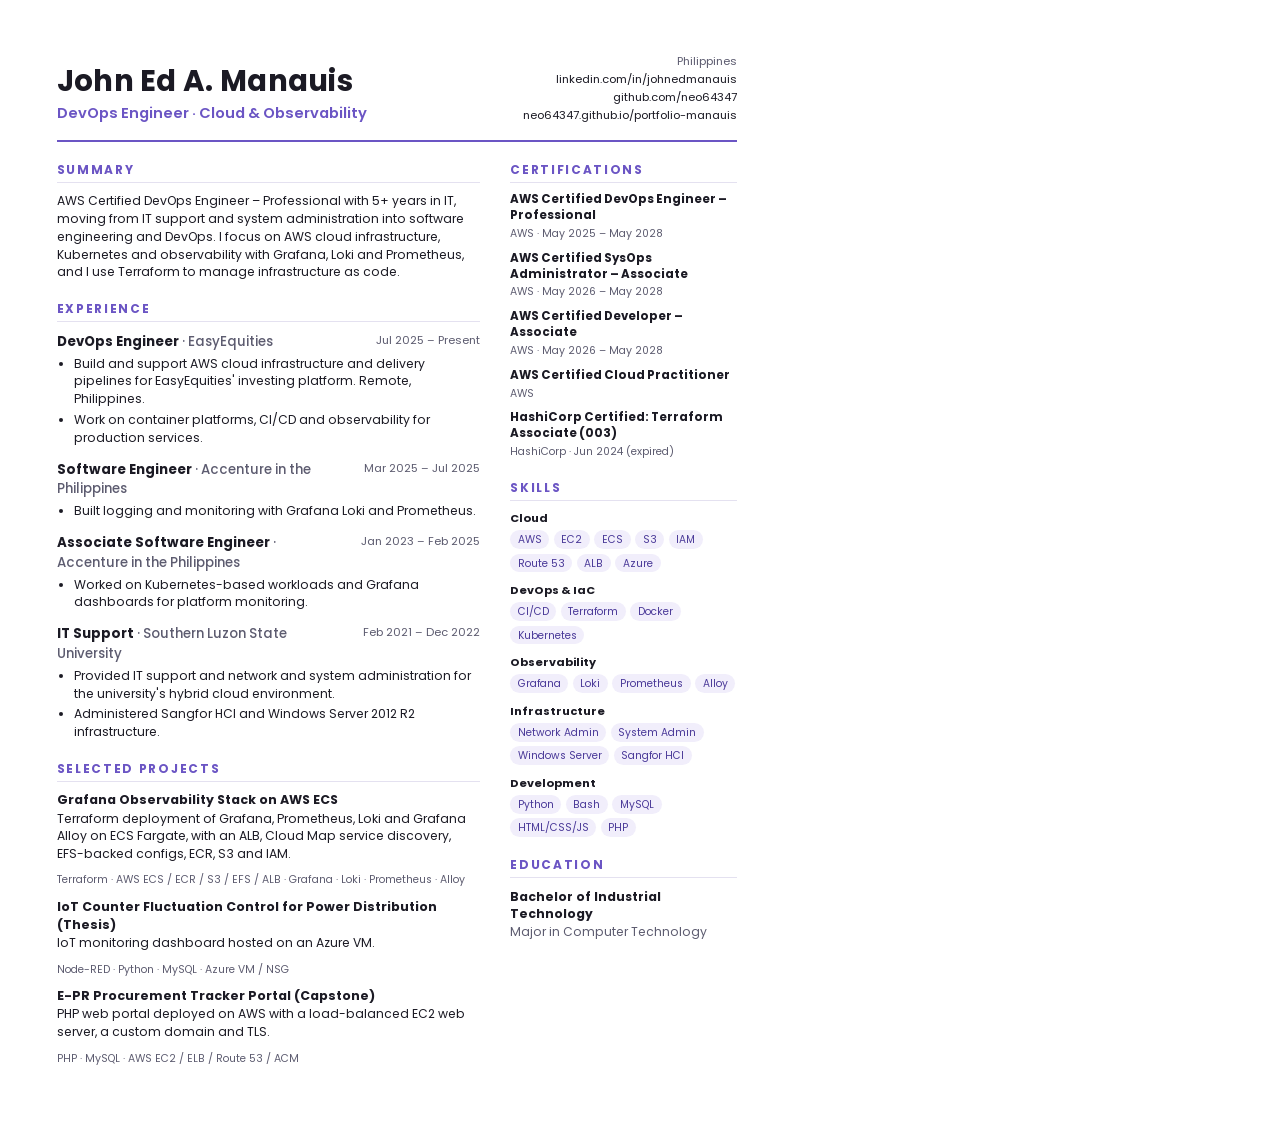
==== cv/cv.html @ e1a56524 "Redesign portfolio: DevOps focus, experience, Credly-verified certifications, downloadable CV" ====
<!DOCTYPE html>
<html lang="en">
<head>
<meta charset="utf-8">
<title>John Ed A. Manauis CV</title>
<link rel="stylesheet" href="https://fonts.googleapis.com/css2?family=Poppins:wght@400;500;600;700&display=swap">
<style>
  @page { size: A4; margin: 0; }
  :root { --ink: #1b1a24; --muted: #5d5c70; --accent: #6b55c4; --line: #e4e1f0; }
  * { box-sizing: border-box; }
  body { margin: 0; font-family: "Poppins", Arial, sans-serif; color: var(--ink); font-size: 9.2pt; line-height: 1.45; background: #fff; }
  .page { width: 210mm; min-height: 297mm; padding: 14mm 15mm 12mm; }
  header { display: flex; justify-content: space-between; align-items: flex-end; border-bottom: 2px solid var(--accent); padding-bottom: 4mm; margin-bottom: 5mm; }
  h1 { margin: 0; font-size: 22pt; letter-spacing: .01em; line-height: 1.1; }
  .role { margin: 1.5mm 0 0; font-size: 11pt; color: var(--accent); font-weight: 600; }
  .contact { text-align: right; font-size: 8.4pt; color: var(--muted); line-height: 1.6; }
  .contact a { color: var(--ink); text-decoration: none; }
  .grid { display: grid; grid-template-columns: 1fr 60mm; gap: 8mm; }
  h2 { font-size: 9pt; text-transform: uppercase; letter-spacing: .14em; color: var(--accent); margin: 0 0 2.5mm; padding-bottom: 1mm; border-bottom: 1px solid var(--line); }
  section { margin-bottom: 5mm; }
  p { margin: 0 0 2mm; }
  .job { margin-bottom: 3.5mm; }
  .job-head { display: flex; justify-content: space-between; gap: 4mm; }
  .job h3 { margin: 0; font-size: 10pt; }
  .org { color: var(--muted); font-weight: 500; }
  .when { color: var(--muted); font-size: 8.4pt; white-space: nowrap; }
  ul { margin: 1mm 0 0; padding-left: 4.5mm; }
  li { margin-bottom: .8mm; }
  .cert { margin-bottom: 2.4mm; }
  .cert strong { display: block; font-size: 8.8pt; line-height: 1.35; }
  .cert span { color: var(--muted); font-size: 8pt; }
  .tags { display: flex; flex-wrap: wrap; gap: 1.2mm; }
  .tags span { font-size: 7.8pt; padding: .5mm 2mm; border-radius: 3mm; background: #f1eefb; color: #4b3a99; }
  .skill-group { margin-bottom: 2.6mm; }
  .skill-group b { display: block; font-size: 8.4pt; margin-bottom: 1mm; }
  .proj h3 { margin: 0; font-size: 9.4pt; }
  .proj { margin-bottom: 2.6mm; }
  .proj .stack { color: var(--muted); font-size: 8pt; }
</style>
</head>
<body>
<div class="page">
  <header>
    <div>
      <h1>John Ed A. Manauis</h1>
      <p class="role">DevOps Engineer · Cloud &amp; Observability</p>
    </div>
    <div class="contact">
      Philippines<br>
      <a href="https://www.linkedin.com/in/johnedmanauis/">linkedin.com/in/johnedmanauis</a><br>
      <a href="https://github.com/neo64347">github.com/neo64347</a><br>
      <a href="https://neo64347.github.io/portfolio-manauis/">neo64347.github.io/portfolio-manauis</a>
    </div>
  </header>

  <div class="grid">
    <main>
      <section>
        <h2>Summary</h2>
        <p>AWS Certified DevOps Engineer – Professional with 5+ years in IT, moving from IT support and system administration into software engineering and DevOps. I focus on AWS cloud infrastructure, Kubernetes and observability with Grafana, Loki and Prometheus, and I use Terraform to manage infrastructure as code.</p>
      </section>

      <section>
        <h2>Experience</h2>
        <div class="job">
          <div class="job-head"><h3>DevOps Engineer <span class="org">· EasyEquities</span></h3><span class="when">Jul 2025 – Present</span></div>
          <ul>
            <li>Build and support AWS cloud infrastructure and delivery pipelines for EasyEquities' investing platform. Remote, Philippines.</li>
            <li>Work on container platforms, CI/CD and observability for production services.</li>
          </ul>
        </div>
        <div class="job">
          <div class="job-head"><h3>Software Engineer <span class="org">· Accenture in the Philippines</span></h3><span class="when">Mar 2025 – Jul 2025</span></div>
          <ul>
            <li>Built logging and monitoring with Grafana Loki and Prometheus.</li>
          </ul>
        </div>
        <div class="job">
          <div class="job-head"><h3>Associate Software Engineer <span class="org">· Accenture in the Philippines</span></h3><span class="when">Jan 2023 – Feb 2025</span></div>
          <ul>
            <li>Worked on Kubernetes-based workloads and Grafana dashboards for platform monitoring.</li>
          </ul>
        </div>
        <div class="job">
          <div class="job-head"><h3>IT Support <span class="org">· Southern Luzon State University</span></h3><span class="when">Feb 2021 – Dec 2022</span></div>
          <ul>
            <li>Provided IT support and network and system administration for the university's hybrid cloud environment.</li>
            <li>Administered Sangfor HCI and Windows Server 2012 R2 infrastructure.</li>
          </ul>
        </div>
      </section>

      <section>
        <h2>Selected Projects</h2>
        <div class="proj">
          <h3>Grafana Observability Stack on AWS ECS</h3>
          <p>Terraform deployment of Grafana, Prometheus, Loki and Grafana Alloy on ECS Fargate, with an ALB, Cloud Map service discovery, EFS-backed configs, ECR, S3 and IAM.</p>
          <span class="stack">Terraform · AWS ECS / ECR / S3 / EFS / ALB · Grafana · Loki · Prometheus · Alloy</span>
        </div>
        <div class="proj">
          <h3>IoT Counter Fluctuation Control for Power Distribution (Thesis)</h3>
          <p>IoT monitoring dashboard hosted on an Azure VM.</p>
          <span class="stack">Node-RED · Python · MySQL · Azure VM / NSG</span>
        </div>
        <div class="proj">
          <h3>E-PR Procurement Tracker Portal (Capstone)</h3>
          <p>PHP web portal deployed on AWS with a load-balanced EC2 web server, a custom domain and TLS.</p>
          <span class="stack">PHP · MySQL · AWS EC2 / ELB / Route 53 / ACM</span>
        </div>
      </section>
    </main>

    <aside>
      <section>
        <h2>Certifications</h2>
        <div class="cert"><strong>AWS Certified DevOps Engineer – Professional</strong><span>AWS · May 2025 – May 2028</span></div>
        <div class="cert"><strong>AWS Certified SysOps Administrator – Associate</strong><span>AWS · May 2026 – May 2028</span></div>
        <div class="cert"><strong>AWS Certified Developer – Associate</strong><span>AWS · May 2026 – May 2028</span></div>
        <div class="cert"><strong>AWS Certified Cloud Practitioner</strong><span>AWS</span></div>
        <div class="cert"><strong>HashiCorp Certified: Terraform Associate (003)</strong><span>HashiCorp · Jun 2024 (expired)</span></div>
      </section>

      <section>
        <h2>Skills</h2>
        <div class="skill-group"><b>Cloud</b><div class="tags"><span>AWS</span><span>EC2</span><span>ECS</span><span>S3</span><span>IAM</span><span>Route 53</span><span>ALB</span><span>Azure</span></div></div>
        <div class="skill-group"><b>DevOps &amp; IaC</b><div class="tags"><span>CI/CD</span><span>Terraform</span><span>Docker</span><span>Kubernetes</span></div></div>
        <div class="skill-group"><b>Observability</b><div class="tags"><span>Grafana</span><span>Loki</span><span>Prometheus</span><span>Alloy</span></div></div>
        <div class="skill-group"><b>Infrastructure</b><div class="tags"><span>Network Admin</span><span>System Admin</span><span>Windows Server</span><span>Sangfor HCI</span></div></div>
        <div class="skill-group"><b>Development</b><div class="tags"><span>Python</span><span>Bash</span><span>MySQL</span><span>HTML/CSS/JS</span><span>PHP</span></div></div>
      </section>

      <section>
        <h2>Education</h2>
        <p><strong>Bachelor of Industrial Technology</strong><br><span style="color:var(--muted)">Major in Computer Technology</span></p>
      </section>
    </aside>
  </div>
</div>
</body>
</html>
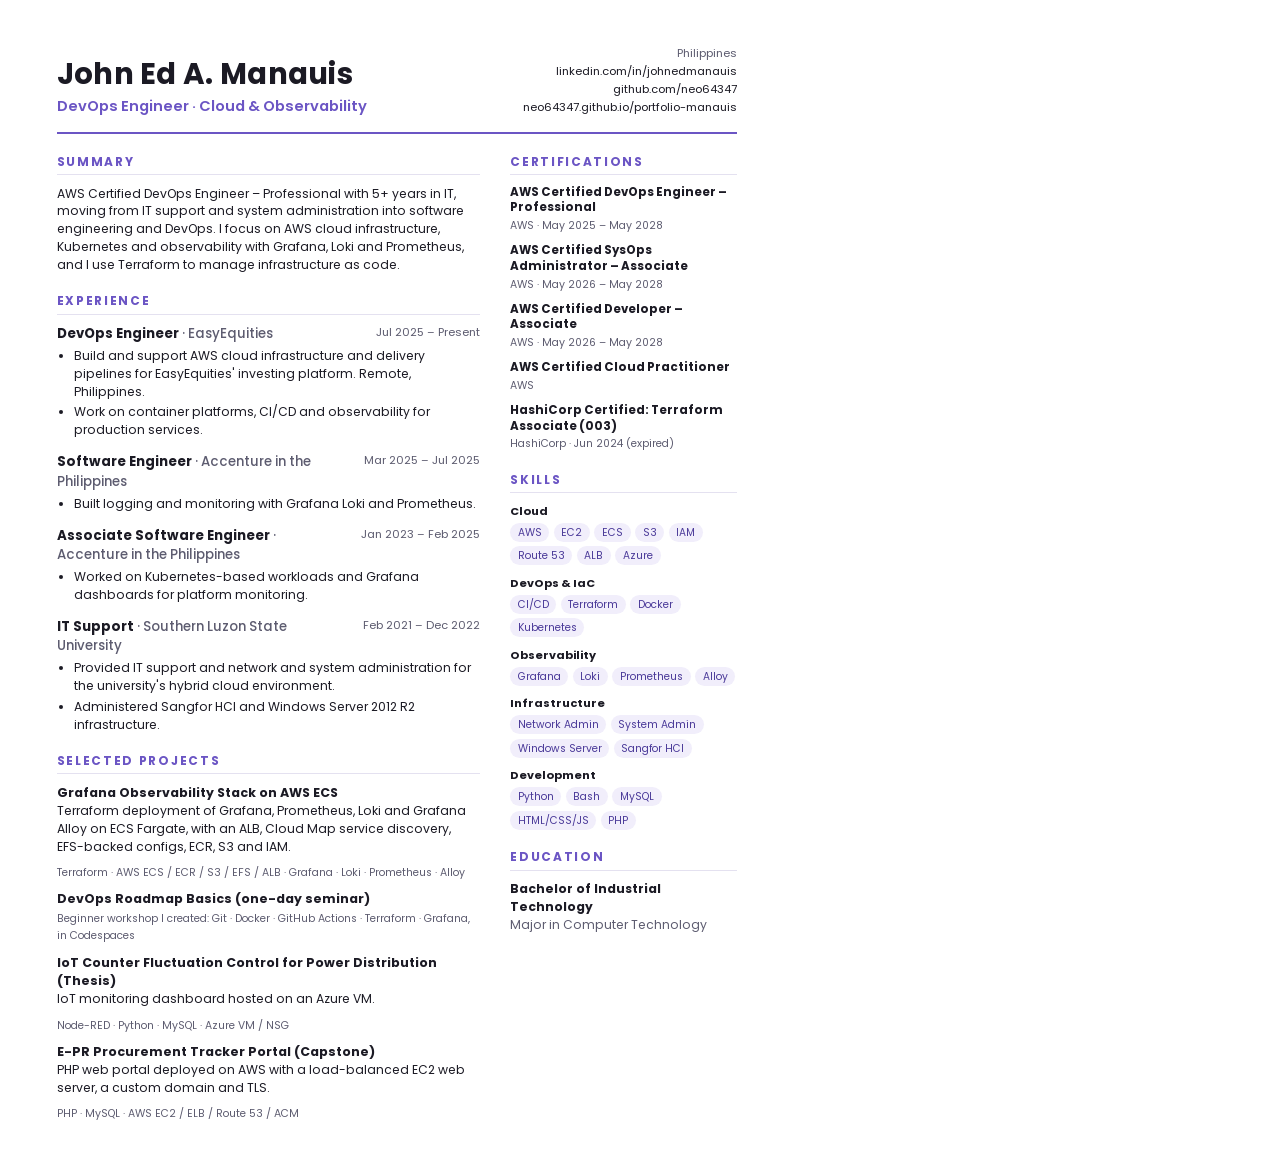
==== commit 1f159ef4: "Add DevOps Roadmap Basics seminar to projects and CV Co-Authored-By: Claude Opus 5.5 <noreply@anthro" ====
--- a/cv/cv.html
+++ b/cv/cv.html
@@ -9,7 +9,7 @@
   :root { --ink: #1b1a24; --muted: #5d5c70; --accent: #6b55c4; --line: #e4e1f0; }
   * { box-sizing: border-box; }
   body { margin: 0; font-family: "Poppins", Arial, sans-serif; color: var(--ink); font-size: 9.2pt; line-height: 1.45; background: #fff; }
-  .page { width: 210mm; min-height: 297mm; padding: 14mm 15mm 12mm; }
+  .page { width: 210mm; padding: 12mm 15mm 8mm; }
   header { display: flex; justify-content: space-between; align-items: flex-end; border-bottom: 2px solid var(--accent); padding-bottom: 4mm; margin-bottom: 5mm; }
   h1 { margin: 0; font-size: 22pt; letter-spacing: .01em; line-height: 1.1; }
   .role { margin: 1.5mm 0 0; font-size: 11pt; color: var(--accent); font-weight: 600; }
@@ -98,6 +98,10 @@
           <span class="stack">Terraform · AWS ECS / ECR / S3 / EFS / ALB · Grafana · Loki · Prometheus · Alloy</span>
         </div>
         <div class="proj">
+          <h3>DevOps Roadmap Basics (one-day seminar)</h3>
+          <span class="stack">Beginner workshop I created: Git · Docker · GitHub Actions · Terraform · Grafana, in Codespaces</span>
+        </div>
+        <div class="proj">
           <h3>IoT Counter Fluctuation Control for Power Distribution (Thesis)</h3>
           <p>IoT monitoring dashboard hosted on an Azure VM.</p>
           <span class="stack">Node-RED · Python · MySQL · Azure VM / NSG</span>
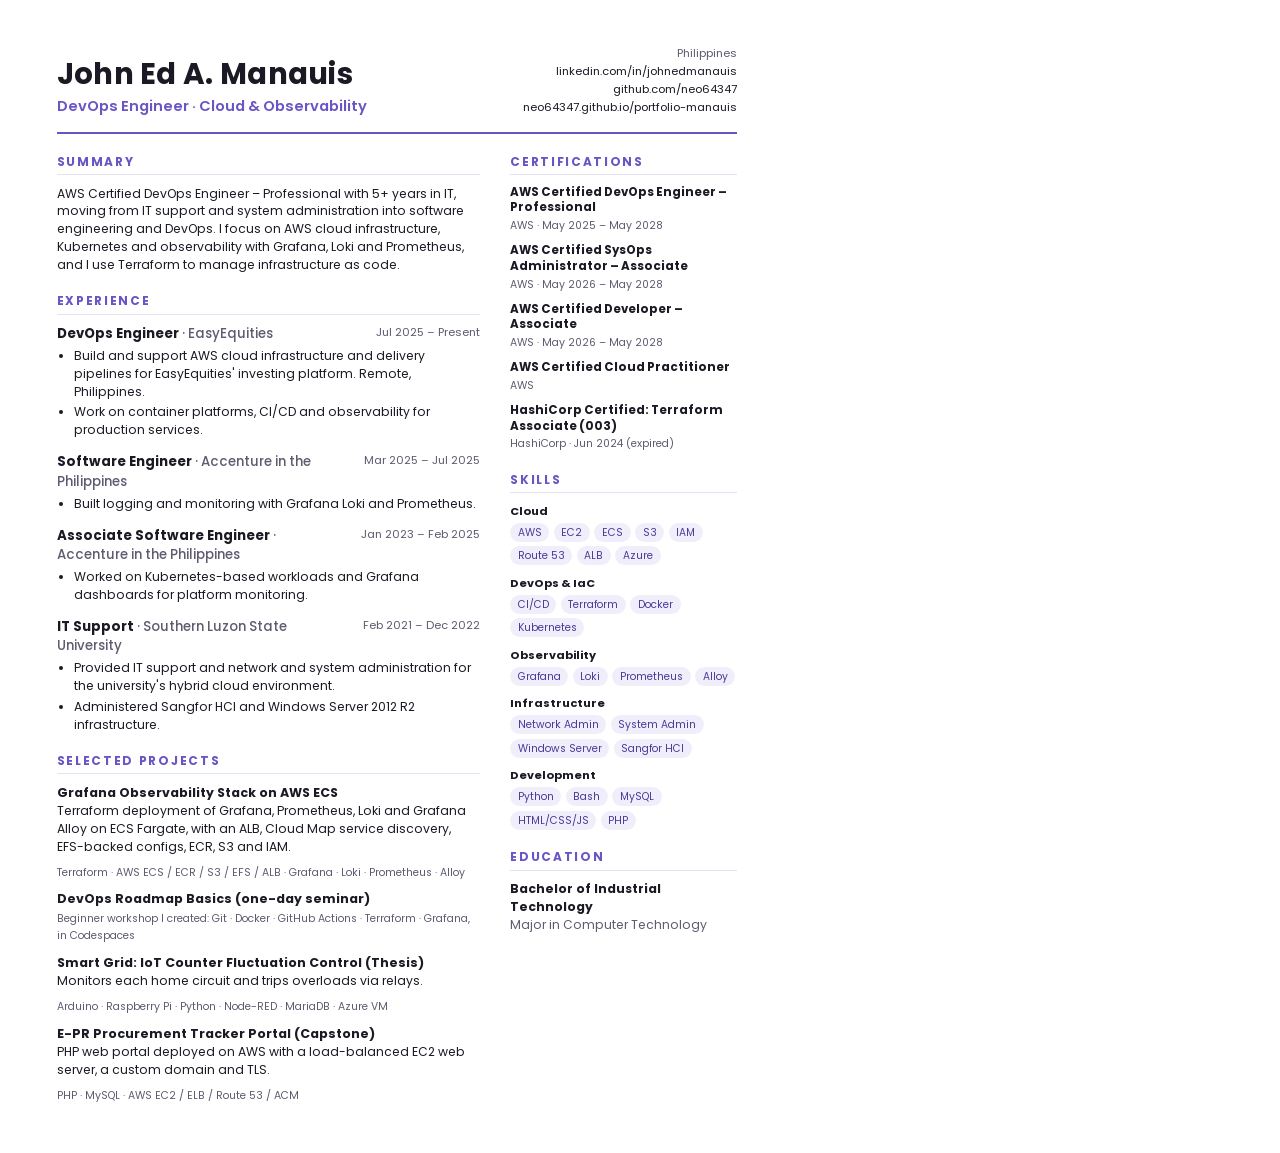
==== commit e9fa4142: "Link IoT thesis and E-PR repos; redact Azure subscription ID in screenshot Co-Authored-By: Claude Op" ====
--- a/cv/cv.html
+++ b/cv/cv.html
@@ -102,9 +102,9 @@
           <span class="stack">Beginner workshop I created: Git · Docker · GitHub Actions · Terraform · Grafana, in Codespaces</span>
         </div>
         <div class="proj">
-          <h3>IoT Counter Fluctuation Control for Power Distribution (Thesis)</h3>
-          <p>IoT monitoring dashboard hosted on an Azure VM.</p>
-          <span class="stack">Node-RED · Python · MySQL · Azure VM / NSG</span>
+          <h3>Smart Grid: IoT Counter Fluctuation Control (Thesis)</h3>
+          <p>Monitors each home circuit and trips overloads via relays.</p>
+          <span class="stack">Arduino · Raspberry Pi · Python · Node-RED · MariaDB · Azure VM</span>
         </div>
         <div class="proj">
           <h3>E-PR Procurement Tracker Portal (Capstone)</h3>
